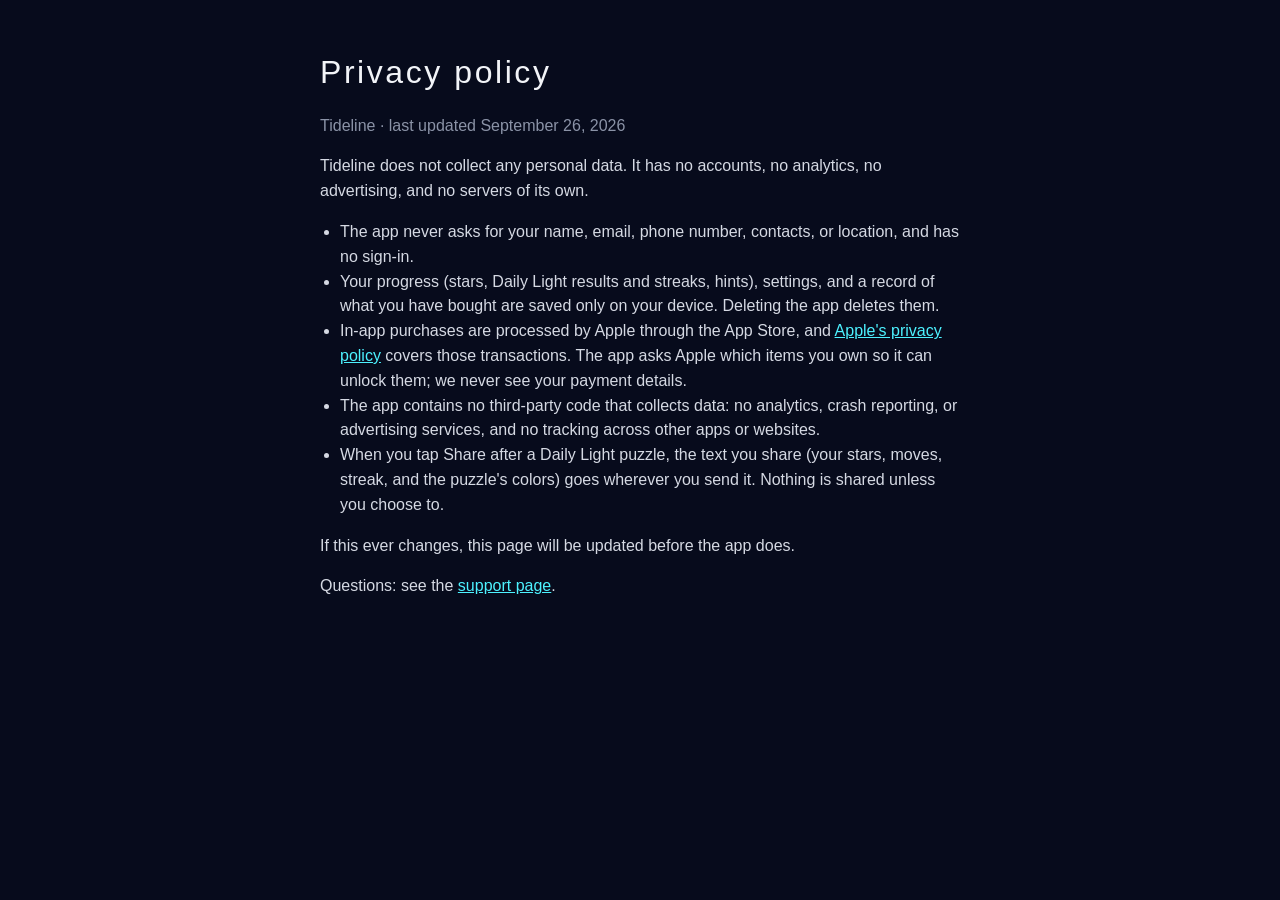
==== privacy.html @ cdab04fc "Tideline site: home, support, and privacy policy Co-Authored-By: Claude Opus 5.5 <noreply@anthropic." ====
<!doctype html>
<html lang="en">
<head>
<meta charset="utf-8">
<meta name="viewport" content="width=device-width, initial-scale=1">
<title>Tideline privacy policy</title>
<link rel="stylesheet" href="style.css">
</head>
<body>
<main>
  <h1>Privacy policy</h1>
  <p class="dim">Tideline · last updated September 26, 2026</p>
  <p>Tideline does not collect any personal data. It has no accounts, no analytics, no advertising, and no servers of its own.</p>
  <ul>
    <li>The app never asks for your name, email, phone number, contacts, or location, and has no sign-in.</li>
    <li>Your progress (stars, Daily Light results and streaks, hints), settings, and a record of what you have bought are saved only on your device. Deleting the app deletes them.</li>
    <li>In-app purchases are processed by Apple through the App Store, and <a href="https://www.apple.com/legal/privacy/">Apple's privacy policy</a> covers those transactions. The app asks Apple which items you own so it can unlock them; we never see your payment details.</li>
    <li>The app contains no third-party code that collects data: no analytics, crash reporting, or advertising services, and no tracking across other apps or websites.</li>
    <li>When you tap Share after a Daily Light puzzle, the text you share (your stars, moves, streak, and the puzzle's colors) goes wherever you send it. Nothing is shared unless you choose to.</li>
  </ul>
  <p>If this ever changes, this page will be updated before the app does.</p>
  <p>Questions: see the <a href="index.html#support">support page</a>.</p>
</main>
</body>
</html>
---- style.css ----
:root { color-scheme: dark; }
body { margin: 0; background: #070b1c; color: #f2f4f8; font-family: -apple-system, BlinkMacSystemFont, "Segoe UI", Roboto, sans-serif; line-height: 1.55; }
main { max-width: 640px; margin: 0 auto; padding: 48px 24px 64px; }
h1 { font-size: 2rem; letter-spacing: 0.08em; font-weight: 300; margin: 0 0 4px; }
h2 { font-size: 1.15rem; margin: 32px 0 8px; }
p, li { color: #d5d9e3; }
.dim { color: #8b93a7; }
a { color: #4df2ff; }
nav a { margin-right: 18px; }
ul { padding-left: 20px; }
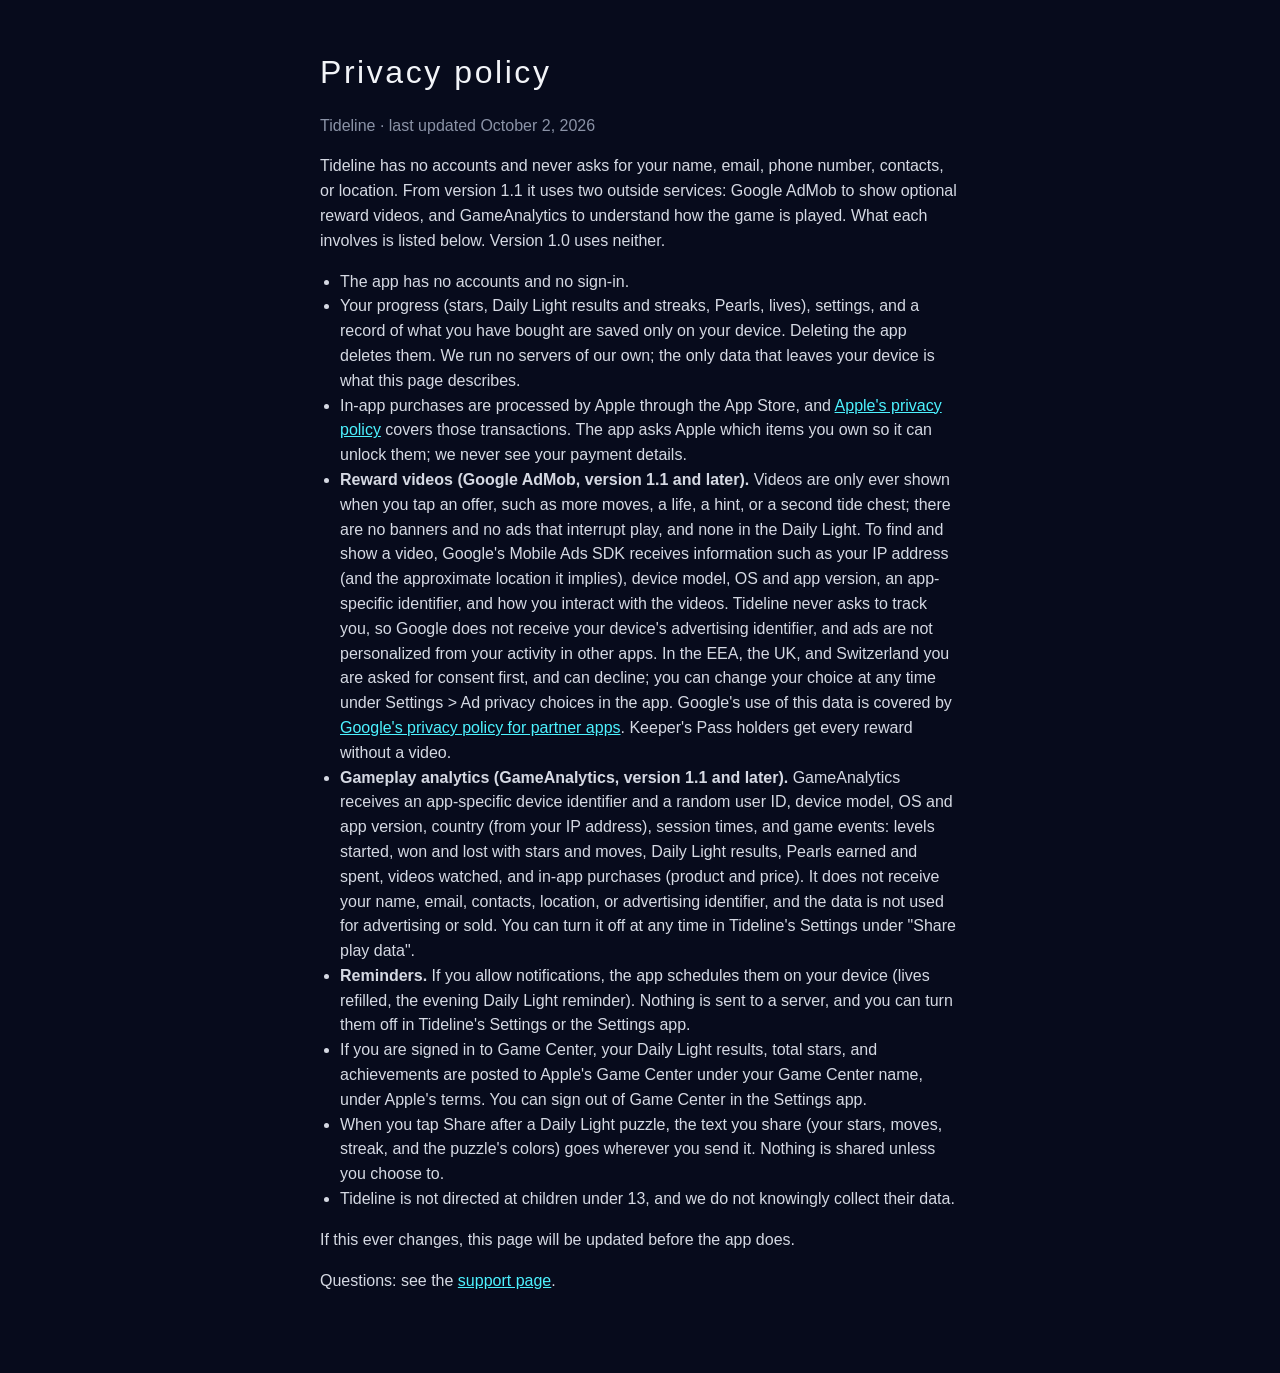
==== commit 0d174324: "Privacy policy and home page for 1.1: reward videos (AdMob), GameAnalytics, reminders, packs Co-Auth" ====
--- a/privacy.html
+++ b/privacy.html
@@ -9,14 +9,18 @@
 <body>
 <main>
   <h1>Privacy policy</h1>
-  <p class="dim">Tideline · last updated September 26, 2026</p>
-  <p>Tideline does not collect any personal data. It has no accounts, no analytics, no advertising, and no servers of its own.</p>
+  <p class="dim">Tideline · last updated October 2, 2026</p>
+  <p>Tideline has no accounts and never asks for your name, email, phone number, contacts, or location. From version 1.1 it uses two outside services: Google AdMob to show optional reward videos, and GameAnalytics to understand how the game is played. What each involves is listed below. Version 1.0 uses neither.</p>
   <ul>
-    <li>The app never asks for your name, email, phone number, contacts, or location, and has no sign-in.</li>
-    <li>Your progress (stars, Daily Light results and streaks, hints), settings, and a record of what you have bought are saved only on your device. Deleting the app deletes them.</li>
+    <li>The app has no accounts and no sign-in.</li>
+    <li>Your progress (stars, Daily Light results and streaks, Pearls, lives), settings, and a record of what you have bought are saved only on your device. Deleting the app deletes them. We run no servers of our own; the only data that leaves your device is what this page describes.</li>
     <li>In-app purchases are processed by Apple through the App Store, and <a href="https://www.apple.com/legal/privacy/">Apple's privacy policy</a> covers those transactions. The app asks Apple which items you own so it can unlock them; we never see your payment details.</li>
-    <li>The app contains no third-party code that collects data: no analytics, crash reporting, or advertising services, and no tracking across other apps or websites.</li>
+    <li><strong>Reward videos (Google AdMob, version 1.1 and later).</strong> Videos are only ever shown when you tap an offer, such as more moves, a life, a hint, or a second tide chest; there are no banners and no ads that interrupt play, and none in the Daily Light. To find and show a video, Google's Mobile Ads SDK receives information such as your IP address (and the approximate location it implies), device model, OS and app version, an app-specific identifier, and how you interact with the videos. Tideline never asks to track you, so Google does not receive your device's advertising identifier, and ads are not personalized from your activity in other apps. In the EEA, the UK, and Switzerland you are asked for consent first, and can decline; you can change your choice at any time under Settings &gt; Ad privacy choices in the app. Google's use of this data is covered by <a href="https://policies.google.com/technologies/partner-sites">Google's privacy policy for partner apps</a>. Keeper's Pass holders get every reward without a video.</li>
+    <li><strong>Gameplay analytics (GameAnalytics, version 1.1 and later).</strong> GameAnalytics receives an app-specific device identifier and a random user ID, device model, OS and app version, country (from your IP address), session times, and game events: levels started, won and lost with stars and moves, Daily Light results, Pearls earned and spent, videos watched, and in-app purchases (product and price). It does not receive your name, email, contacts, location, or advertising identifier, and the data is not used for advertising or sold. You can turn it off at any time in Tideline's Settings under "Share play data".</li>
+    <li><strong>Reminders.</strong> If you allow notifications, the app schedules them on your device (lives refilled, the evening Daily Light reminder). Nothing is sent to a server, and you can turn them off in Tideline's Settings or the Settings app.</li>
+    <li>If you are signed in to Game Center, your Daily Light results, total stars, and achievements are posted to Apple's Game Center under your Game Center name, under Apple's terms. You can sign out of Game Center in the Settings app.</li>
     <li>When you tap Share after a Daily Light puzzle, the text you share (your stars, moves, streak, and the puzzle's colors) goes wherever you send it. Nothing is shared unless you choose to.</li>
+    <li>Tideline is not directed at children under 13, and we do not knowingly collect their data.</li>
   </ul>
   <p>If this ever changes, this page will be updated before the app does.</p>
   <p>Questions: see the <a href="index.html#support">support page</a>.</p>
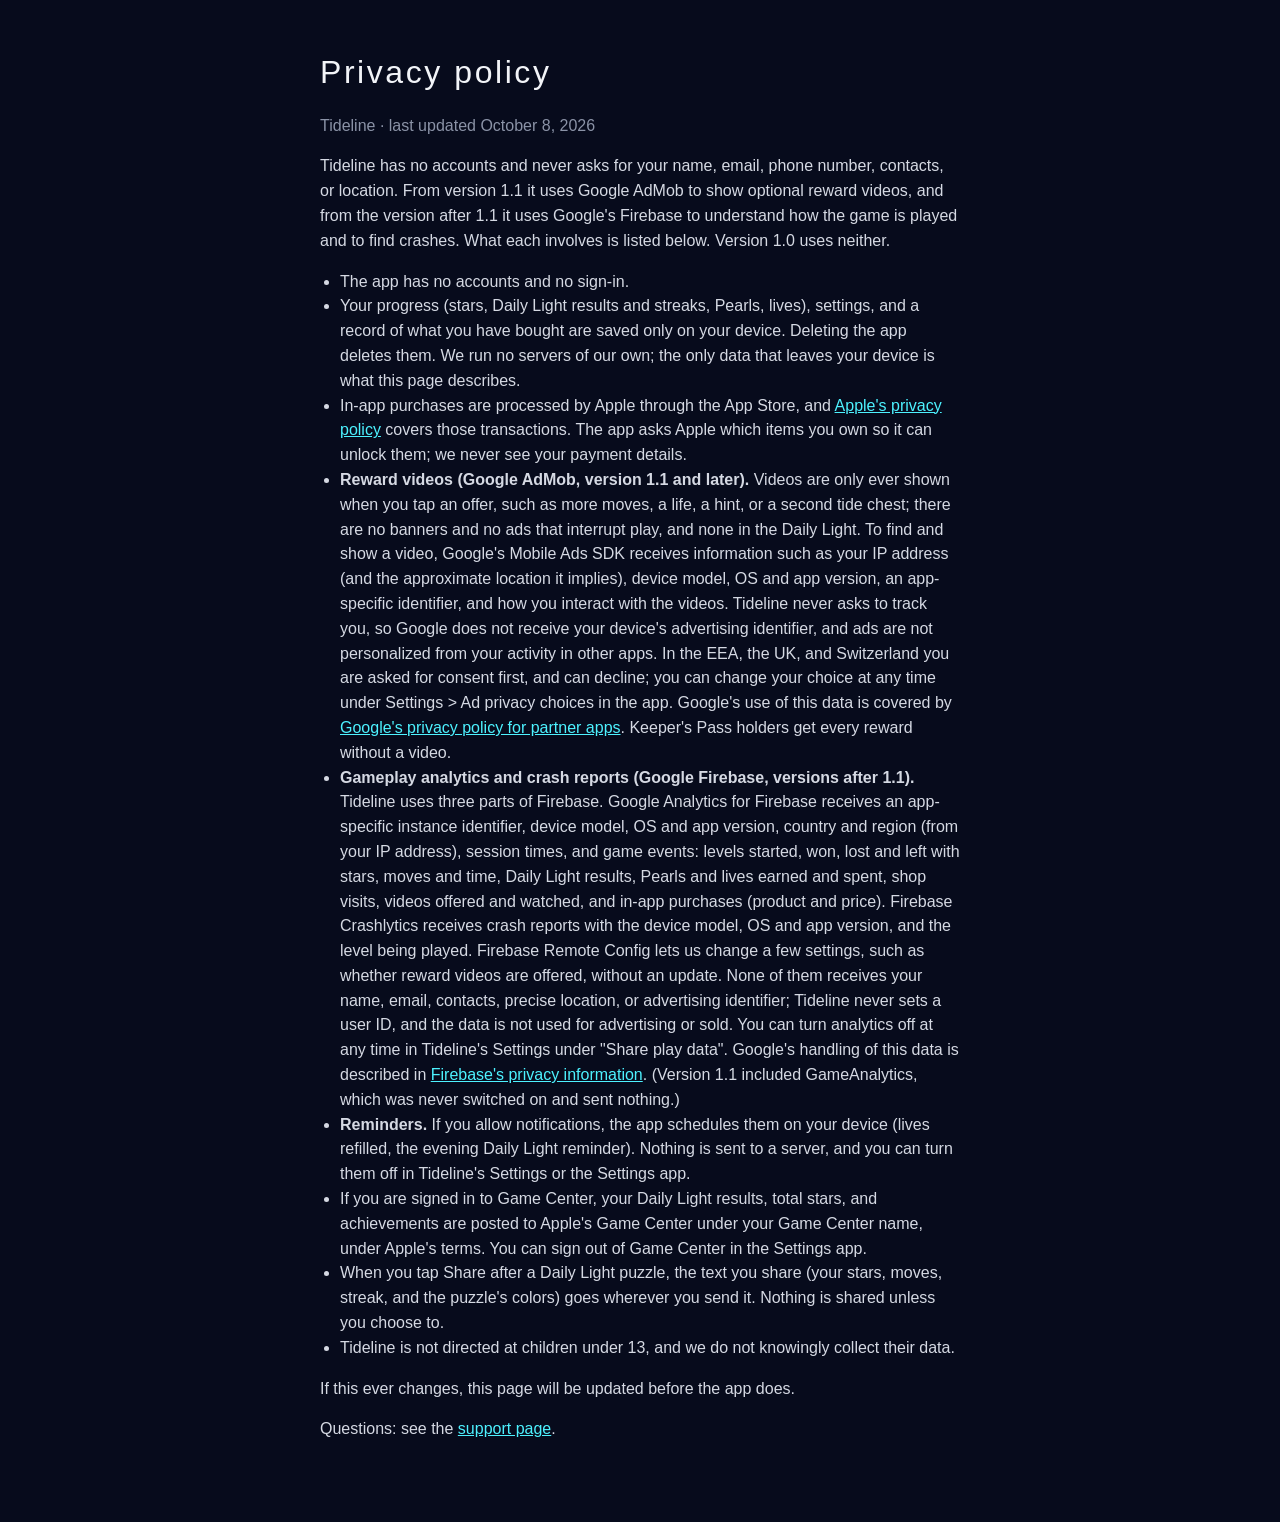
==== commit adb9a2e9: "Privacy: Firebase (Analytics, Crashlytics, Remote Config) replaces GameAnalytics Co-Authored-By: Cla" ====
--- a/privacy.html
+++ b/privacy.html
@@ -9,14 +9,14 @@
 <body>
 <main>
   <h1>Privacy policy</h1>
-  <p class="dim">Tideline · last updated October 2, 2026</p>
-  <p>Tideline has no accounts and never asks for your name, email, phone number, contacts, or location. From version 1.1 it uses two outside services: Google AdMob to show optional reward videos, and GameAnalytics to understand how the game is played. What each involves is listed below. Version 1.0 uses neither.</p>
+  <p class="dim">Tideline · last updated October 8, 2026</p>
+  <p>Tideline has no accounts and never asks for your name, email, phone number, contacts, or location. From version 1.1 it uses Google AdMob to show optional reward videos, and from the version after 1.1 it uses Google's Firebase to understand how the game is played and to find crashes. What each involves is listed below. Version 1.0 uses neither.</p>
   <ul>
     <li>The app has no accounts and no sign-in.</li>
     <li>Your progress (stars, Daily Light results and streaks, Pearls, lives), settings, and a record of what you have bought are saved only on your device. Deleting the app deletes them. We run no servers of our own; the only data that leaves your device is what this page describes.</li>
     <li>In-app purchases are processed by Apple through the App Store, and <a href="https://www.apple.com/legal/privacy/">Apple's privacy policy</a> covers those transactions. The app asks Apple which items you own so it can unlock them; we never see your payment details.</li>
     <li><strong>Reward videos (Google AdMob, version 1.1 and later).</strong> Videos are only ever shown when you tap an offer, such as more moves, a life, a hint, or a second tide chest; there are no banners and no ads that interrupt play, and none in the Daily Light. To find and show a video, Google's Mobile Ads SDK receives information such as your IP address (and the approximate location it implies), device model, OS and app version, an app-specific identifier, and how you interact with the videos. Tideline never asks to track you, so Google does not receive your device's advertising identifier, and ads are not personalized from your activity in other apps. In the EEA, the UK, and Switzerland you are asked for consent first, and can decline; you can change your choice at any time under Settings &gt; Ad privacy choices in the app. Google's use of this data is covered by <a href="https://policies.google.com/technologies/partner-sites">Google's privacy policy for partner apps</a>. Keeper's Pass holders get every reward without a video.</li>
-    <li><strong>Gameplay analytics (GameAnalytics, version 1.1 and later).</strong> GameAnalytics receives an app-specific device identifier and a random user ID, device model, OS and app version, country (from your IP address), session times, and game events: levels started, won and lost with stars and moves, Daily Light results, Pearls earned and spent, videos watched, and in-app purchases (product and price). It does not receive your name, email, contacts, location, or advertising identifier, and the data is not used for advertising or sold. You can turn it off at any time in Tideline's Settings under "Share play data".</li>
+    <li><strong>Gameplay analytics and crash reports (Google Firebase, versions after 1.1).</strong> Tideline uses three parts of Firebase. Google Analytics for Firebase receives an app-specific instance identifier, device model, OS and app version, country and region (from your IP address), session times, and game events: levels started, won, lost and left with stars, moves and time, Daily Light results, Pearls and lives earned and spent, shop visits, videos offered and watched, and in-app purchases (product and price). Firebase Crashlytics receives crash reports with the device model, OS and app version, and the level being played. Firebase Remote Config lets us change a few settings, such as whether reward videos are offered, without an update. None of them receives your name, email, contacts, precise location, or advertising identifier; Tideline never sets a user ID, and the data is not used for advertising or sold. You can turn analytics off at any time in Tideline's Settings under "Share play data". Google's handling of this data is described in <a href="https://firebase.google.com/support/privacy">Firebase's privacy information</a>. (Version 1.1 included GameAnalytics, which was never switched on and sent nothing.)</li>
     <li><strong>Reminders.</strong> If you allow notifications, the app schedules them on your device (lives refilled, the evening Daily Light reminder). Nothing is sent to a server, and you can turn them off in Tideline's Settings or the Settings app.</li>
     <li>If you are signed in to Game Center, your Daily Light results, total stars, and achievements are posted to Apple's Game Center under your Game Center name, under Apple's terms. You can sign out of Game Center in the Settings app.</li>
     <li>When you tap Share after a Daily Light puzzle, the text you share (your stars, moves, streak, and the puzzle's colors) goes wherever you send it. Nothing is shared unless you choose to.</li>
